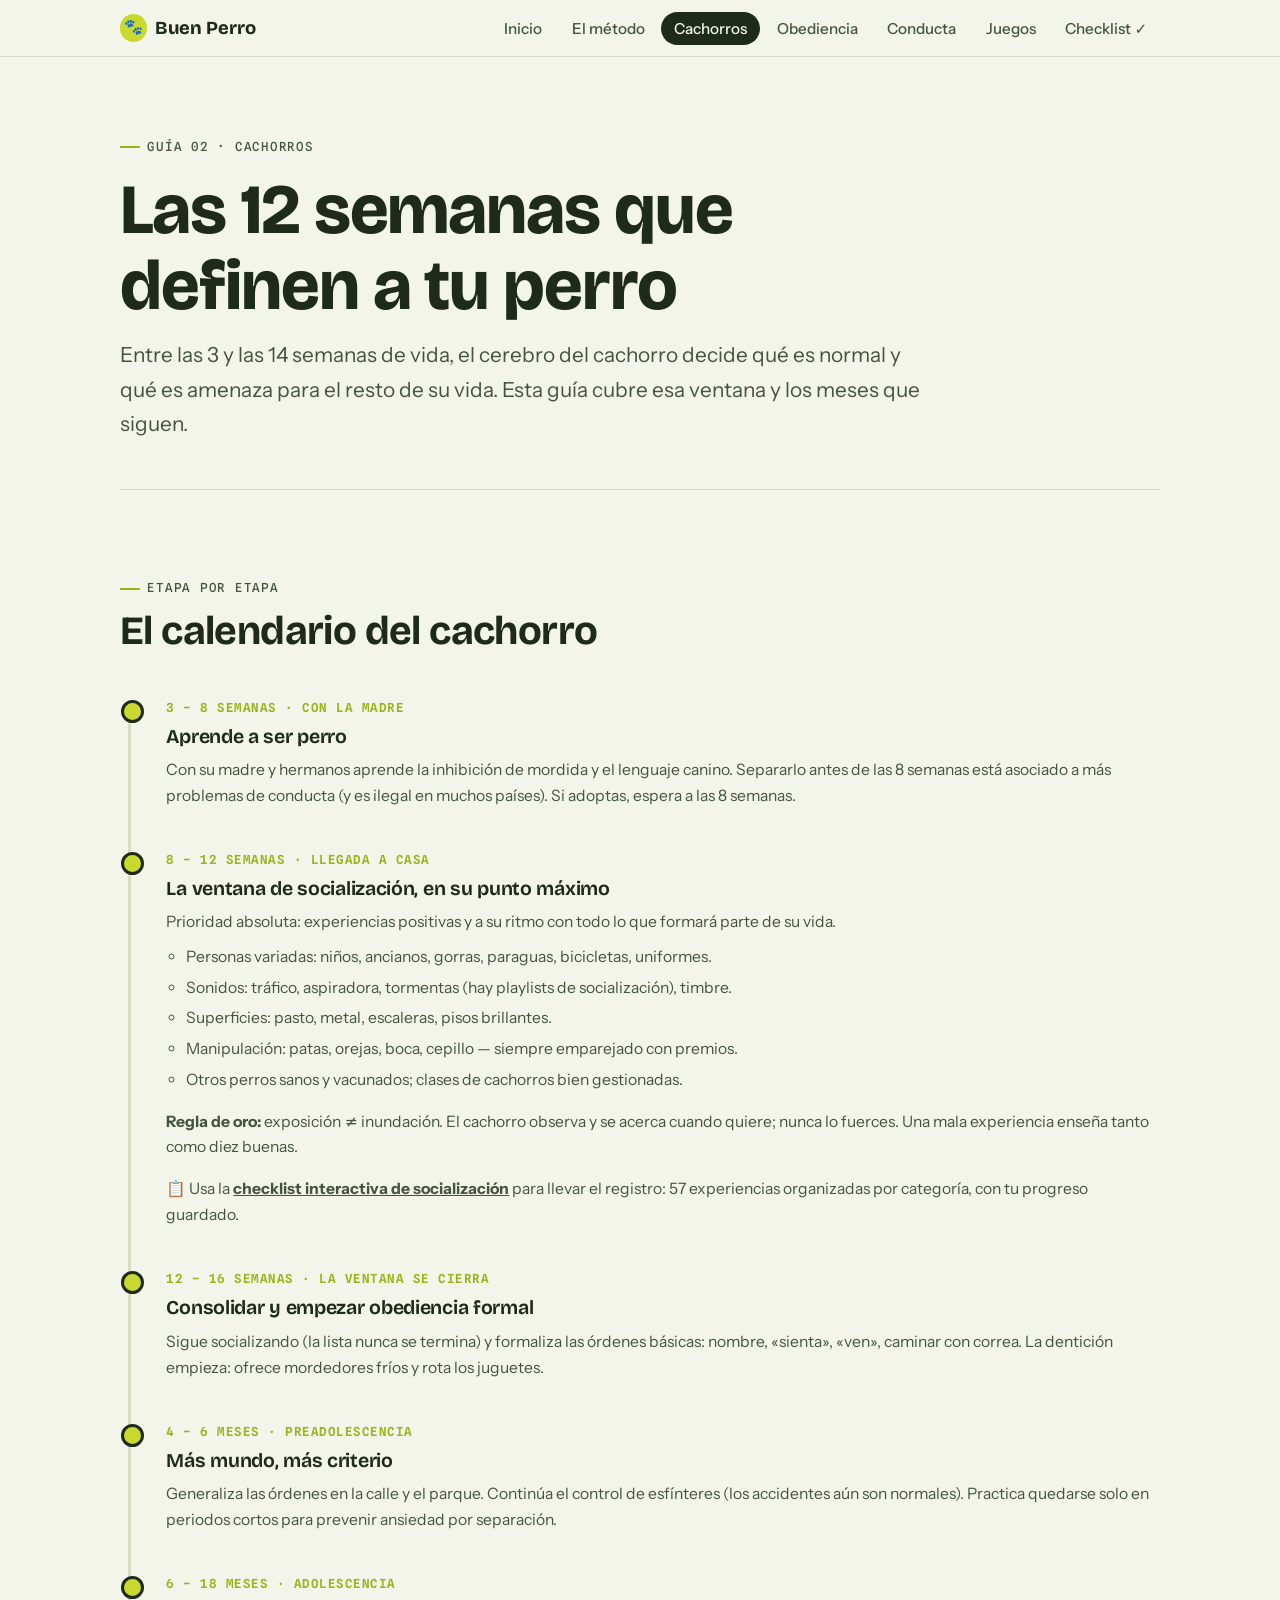
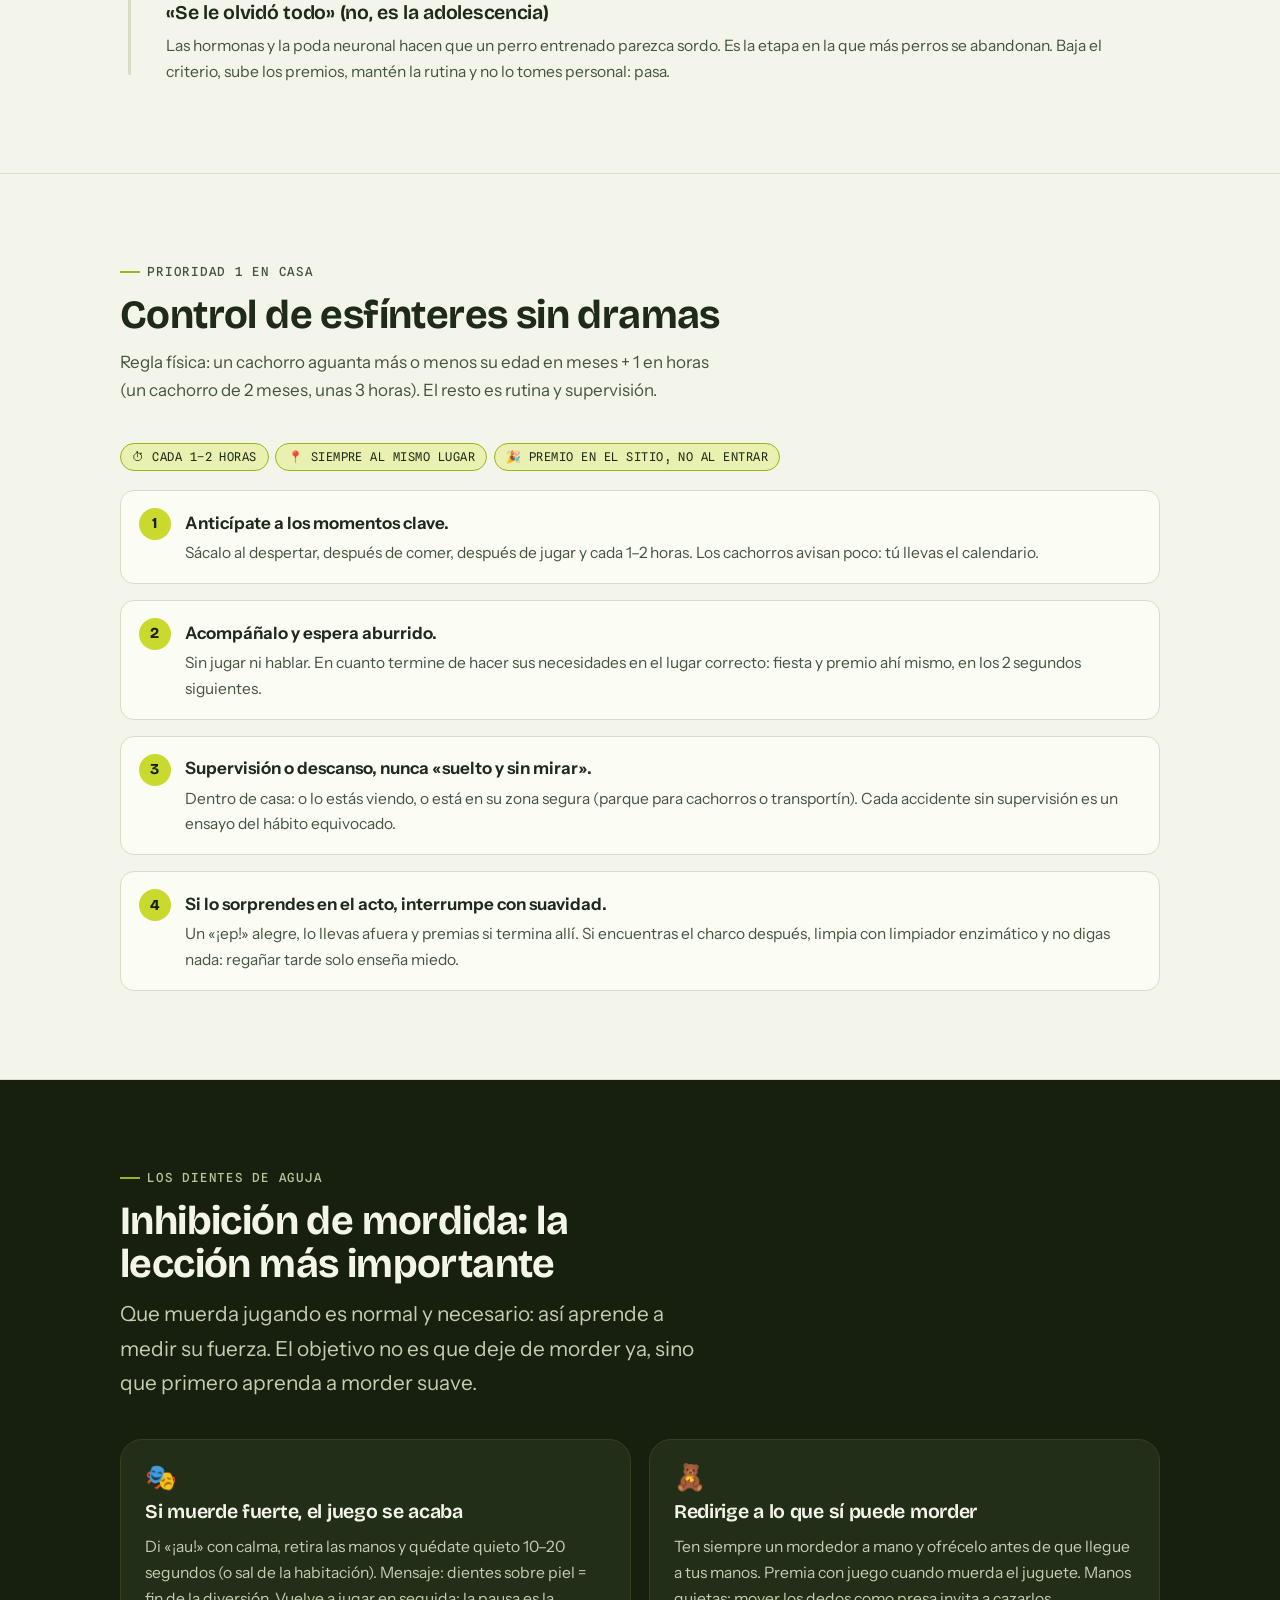
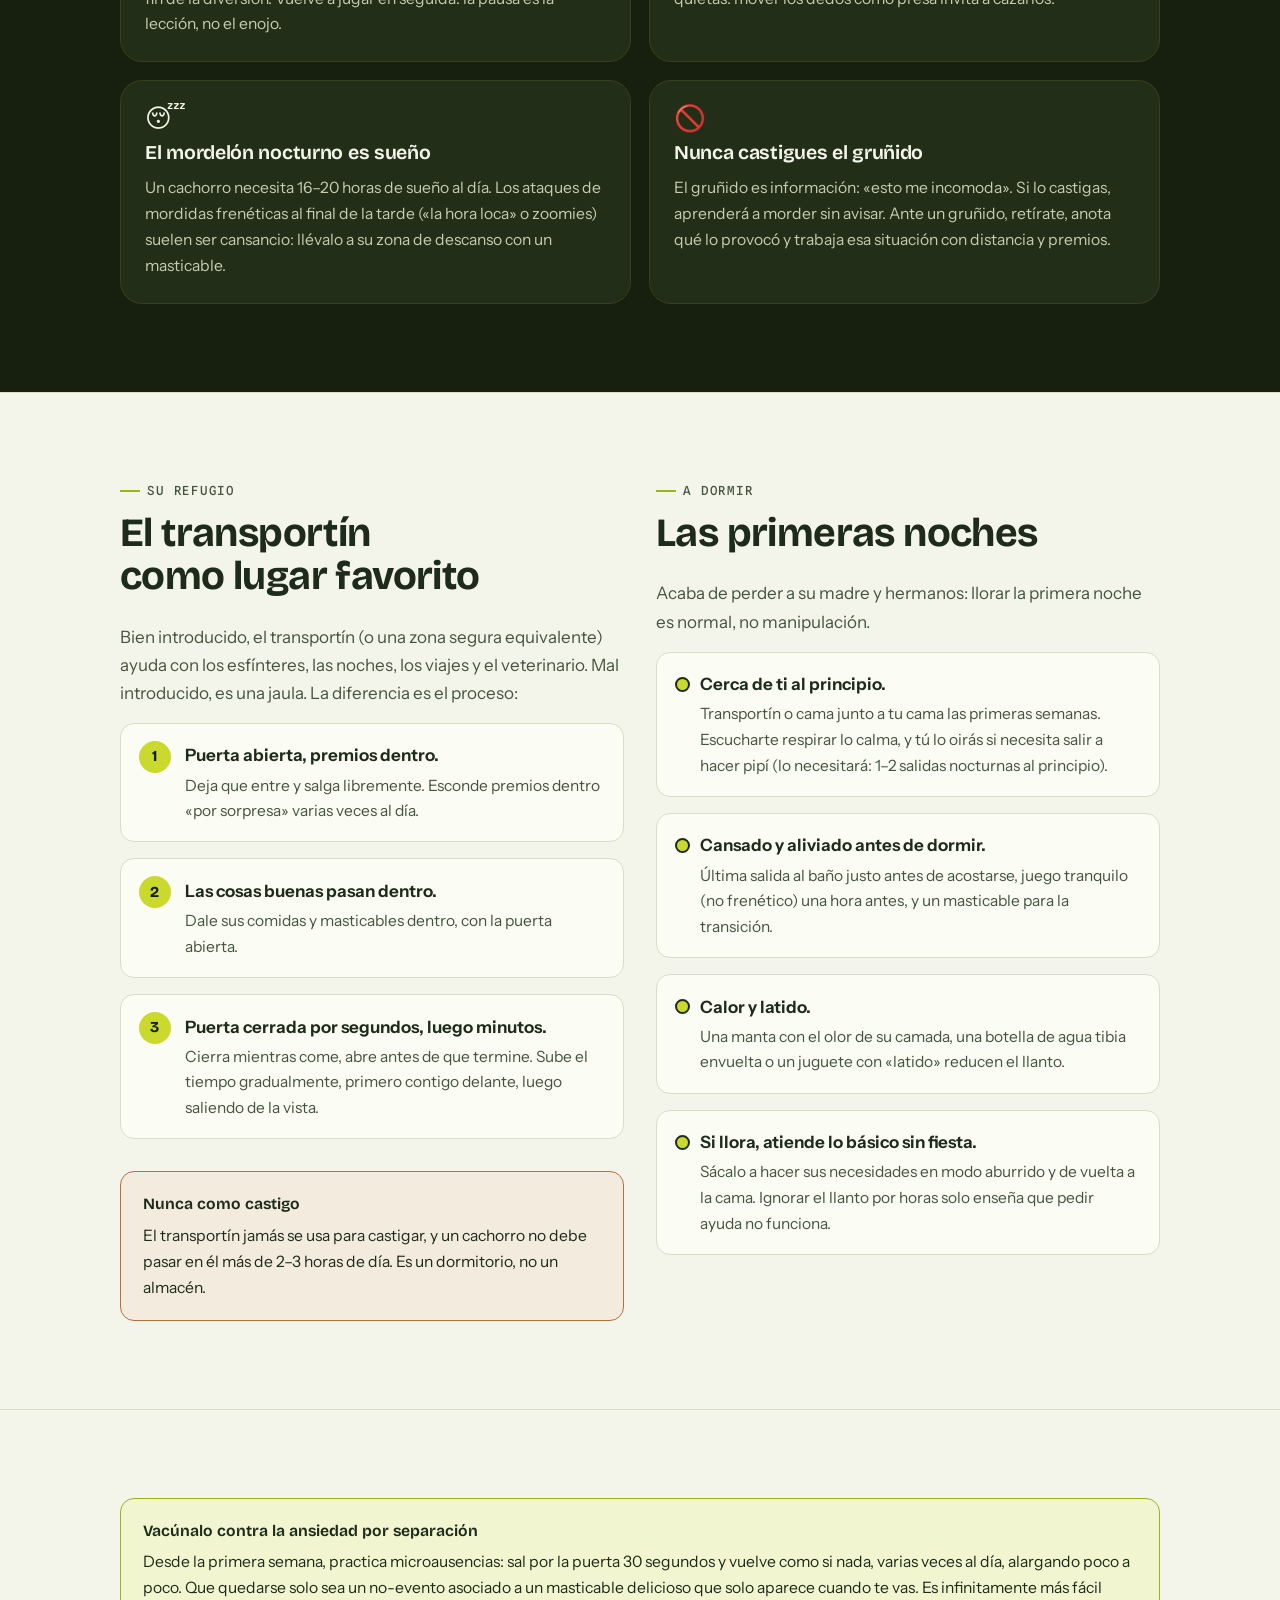
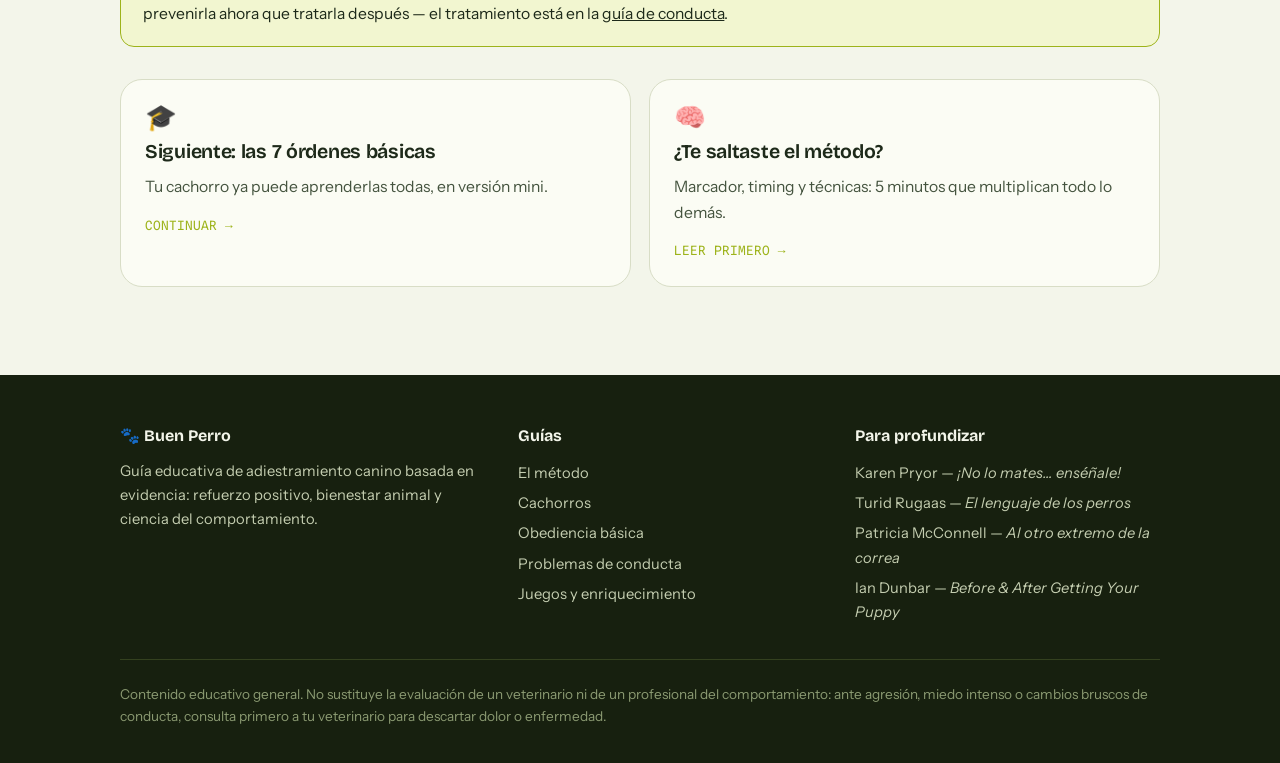
==== cachorros.html @ dd2df285 "Sitio inicial: guía de adiestramiento canino en positivo Sitio estático en español latinoamericano, " ====
<!DOCTYPE html>
<html lang="es">
<head>
  <meta charset="UTF-8" />
  <meta name="viewport" content="width=device-width, initial-scale=1.0" />
  <title>Guía de cachorros — Buen Perro</title>
  <meta name="description" content="Guía completa del cachorro: ventana de socialización, control de esfínteres, inhibición de mordida, transportín y primeras noches, semana a semana." />
  <link rel="preconnect" href="https://fonts.googleapis.com" />
  <link rel="preconnect" href="https://fonts.gstatic.com" crossorigin />
  <link href="https://fonts.googleapis.com/css2?family=Bricolage+Grotesque:opsz,wght@12..96,400..800&family=Instrument+Sans:wght@400;500;600&family=Spline+Sans+Mono:wght@400;500;600&display=swap" rel="stylesheet" />
  <link rel="stylesheet" href="styles.css" />
  <link rel="icon" href="data:image/svg+xml,<svg xmlns='http://www.w3.org/2000/svg' viewBox='0 0 100 100'><text y='.9em' font-size='90'>🐕</text></svg>" />
</head>
<body>

<header class="nav">
  <div class="nav-inner">
    <a class="brand" href="index.html"><span class="paw">🐾</span> Buen Perro</a>
    <button class="nav-toggle" aria-expanded="false" aria-controls="nav-links">MENÚ</button>
    <ul class="nav-links" id="nav-links">
      <li><a href="index.html">Inicio</a></li>
      <li><a href="metodo.html">El método</a></li>
      <li><a href="cachorros.html" aria-current="page">Cachorros</a></li>
      <li><a href="obediencia.html">Obediencia</a></li>
      <li><a href="conducta.html">Conducta</a></li>
      <li><a href="juegos.html">Juegos</a></li>
      <li><a href="checklist.html">Checklist ✓</a></li>
    </ul>
  </div>
</header>

<main>

  <div class="wrap">
    <div class="page-head">
      <span class="eyebrow">Guía 02 · Cachorros</span>
      <h1>Las 12 semanas que definen a tu perro</h1>
      <p class="lead">Entre las 3 y las 14 semanas de vida, el cerebro del cachorro decide qué es normal y qué es amenaza para el resto de su vida. Esta guía cubre esa ventana y los meses que siguen.</p>
    </div>
  </div>

  <!-- ============ LÍNEA DE TIEMPO ============ -->
  <section class="section">
    <div class="wrap">
      <div class="section-head reveal">
        <span class="eyebrow">Etapa por etapa</span>
        <h2>El calendario del cachorro</h2>
      </div>
      <ol class="timeline">
        <li class="reveal">
          <span class="age">3 – 8 semanas · con la madre</span>
          <h3>Aprende a ser perro</h3>
          <p>Con su madre y hermanos aprende la inhibición de mordida y el lenguaje canino. Separarlo antes de las 8 semanas está asociado a más problemas de conducta (y es ilegal en muchos países). Si adoptas, espera a las 8 semanas.</p>
        </li>
        <li class="reveal">
          <span class="age">8 – 12 semanas · llegada a casa</span>
          <h3>La ventana de socialización, en su punto máximo</h3>
          <p>Prioridad absoluta: experiencias positivas y a su ritmo con todo lo que formará parte de su vida.</p>
          <ul>
            <li>Personas variadas: niños, ancianos, gorras, paraguas, bicicletas, uniformes.</li>
            <li>Sonidos: tráfico, aspiradora, tormentas (hay playlists de socialización), timbre.</li>
            <li>Superficies: pasto, metal, escaleras, pisos brillantes.</li>
            <li>Manipulación: patas, orejas, boca, cepillo — siempre emparejado con premios.</li>
            <li>Otros perros sanos y vacunados; clases de cachorros bien gestionadas.</li>
          </ul>
          <p class="mt-1"><strong>Regla de oro:</strong> exposición ≠ inundación. El cachorro observa y se acerca cuando quiere; nunca lo fuerces. Una mala experiencia enseña tanto como diez buenas.</p>
          <p class="mt-1">📋 Usa la <a href="checklist.html"><strong>checklist interactiva de socialización</strong></a> para llevar el registro: 57 experiencias organizadas por categoría, con tu progreso guardado.</p>
        </li>
        <li class="reveal">
          <span class="age">12 – 16 semanas · la ventana se cierra</span>
          <h3>Consolidar y empezar obediencia formal</h3>
          <p>Sigue socializando (la lista nunca se termina) y formaliza las órdenes básicas: nombre, «sienta», «ven», caminar con correa. La dentición empieza: ofrece mordedores fríos y rota los juguetes.</p>
        </li>
        <li class="reveal">
          <span class="age">4 – 6 meses · preadolescencia</span>
          <h3>Más mundo, más criterio</h3>
          <p>Generaliza las órdenes en la calle y el parque. Continúa el control de esfínteres (los accidentes aún son normales). Practica quedarse solo en periodos cortos para prevenir ansiedad por separación.</p>
        </li>
        <li class="reveal">
          <span class="age">6 – 18 meses · adolescencia</span>
          <h3>«Se le olvidó todo» (no, es la adolescencia)</h3>
          <p>Las hormonas y la poda neuronal hacen que un perro entrenado parezca sordo. Es la etapa en la que más perros se abandonan. Baja el criterio, sube los premios, mantén la rutina y no lo tomes personal: pasa.</p>
        </li>
      </ol>
    </div>
  </section>

  <!-- ============ ESFÍNTERES ============ -->
  <section class="section">
    <div class="wrap">
      <div class="section-head reveal">
        <span class="eyebrow">Prioridad 1 en casa</span>
        <h2>Control de esfínteres sin dramas</h2>
        <p class="muted">Regla física: un cachorro aguanta más o menos su edad en meses + 1 en horas (un cachorro de 2 meses, unas 3 horas). El resto es rutina y supervisión.</p>
      </div>
      <div class="chips reveal" style="margin-bottom:1.2rem">
        <span class="chip">⏱ CADA 1–2 HORAS</span>
        <span class="chip">📍 SIEMPRE AL MISMO LUGAR</span>
        <span class="chip">🎉 PREMIO EN EL SITIO, NO AL ENTRAR</span>
      </div>
      <ol class="steps">
        <li><strong>Anticípate a los momentos clave.</strong><p>Sácalo al despertar, después de comer, después de jugar y cada 1–2 horas. Los cachorros avisan poco: tú llevas el calendario.</p></li>
        <li><strong>Acompáñalo y espera aburrido.</strong><p>Sin jugar ni hablar. En cuanto termine de hacer sus necesidades en el lugar correcto: fiesta y premio ahí mismo, en los 2 segundos siguientes.</p></li>
        <li><strong>Supervisión o descanso, nunca «suelto y sin mirar».</strong><p>Dentro de casa: o lo estás viendo, o está en su zona segura (parque para cachorros o transportín). Cada accidente sin supervisión es un ensayo del hábito equivocado.</p></li>
        <li><strong>Si lo sorprendes en el acto, interrumpe con suavidad.</strong><p>Un «¡ep!» alegre, lo llevas afuera y premias si termina allí. Si encuentras el charco después, limpia con limpiador enzimático y no digas nada: regañar tarde solo enseña miedo.</p></li>
      </ol>
    </div>
  </section>

  <!-- ============ MORDIDA ============ -->
  <section class="section section-dark">
    <div class="wrap">
      <div class="section-head reveal">
        <span class="eyebrow">Los dientes de aguja</span>
        <h2>Inhibición de mordida: la lección más importante</h2>
        <p class="lead">Que muerda jugando es normal y necesario: así aprende a medir su fuerza. El objetivo no es que deje de morder ya, sino que primero aprenda a morder suave.</p>
      </div>
      <div class="grid grid-2">
        <div class="card reveal">
          <span class="icon">🎭</span>
          <h3>Si muerde fuerte, el juego se acaba</h3>
          <p>Di «¡au!» con calma, retira las manos y quédate quieto 10–20 segundos (o sal de la habitación). Mensaje: dientes sobre piel = fin de la diversión. Vuelve a jugar en seguida: la pausa es la lección, no el enojo.</p>
        </div>
        <div class="card reveal">
          <span class="icon">🧸</span>
          <h3>Redirige a lo que sí puede morder</h3>
          <p>Ten siempre un mordedor a mano y ofrécelo antes de que llegue a tus manos. Premia con juego cuando muerda el juguete. Manos quietas: mover los dedos como presa invita a cazarlos.</p>
        </div>
        <div class="card reveal">
          <span class="icon">😴</span>
          <h3>El mordelón nocturno es sueño</h3>
          <p>Un cachorro necesita 16–20 horas de sueño al día. Los ataques de mordidas frenéticas al final de la tarde («la hora loca» o zoomies) suelen ser cansancio: llévalo a su zona de descanso con un masticable.</p>
        </div>
        <div class="card reveal">
          <span class="icon">🚫</span>
          <h3>Nunca castigues el gruñido</h3>
          <p>El gruñido es información: «esto me incomoda». Si lo castigas, aprenderá a morder sin avisar. Ante un gruñido, retírate, anota qué lo provocó y trabaja esa situación con distancia y premios.</p>
        </div>
      </div>
    </div>
  </section>

  <!-- ============ TRANSPORTÍN Y NOCHES ============ -->
  <section class="section">
    <div class="wrap two-col">
      <div>
        <div class="section-head reveal" style="margin-bottom:1.5rem">
          <span class="eyebrow">Su refugio</span>
          <h2>El transportín como lugar favorito</h2>
        </div>
        <div class="reveal">
          <p class="muted">Bien introducido, el transportín (o una zona segura equivalente) ayuda con los esfínteres, las noches, los viajes y el veterinario. Mal introducido, es una jaula. La diferencia es el proceso:</p>
          <ol class="steps mt-1">
            <li><strong>Puerta abierta, premios dentro.</strong><p>Deja que entre y salga libremente. Esconde premios dentro «por sorpresa» varias veces al día.</p></li>
            <li><strong>Las cosas buenas pasan dentro.</strong><p>Dale sus comidas y masticables dentro, con la puerta abierta.</p></li>
            <li><strong>Puerta cerrada por segundos, luego minutos.</strong><p>Cierra mientras come, abre antes de que termine. Sube el tiempo gradualmente, primero contigo delante, luego saliendo de la vista.</p></li>
          </ol>
          <div class="callout callout-warn mt-2">
            <strong>Nunca como castigo</strong>
            <p>El transportín jamás se usa para castigar, y un cachorro no debe pasar en él más de 2–3 horas de día. Es un dormitorio, no un almacén.</p>
          </div>
        </div>
      </div>
      <div>
        <div class="section-head reveal" style="margin-bottom:1.5rem">
          <span class="eyebrow">A dormir</span>
          <h2>Las primeras noches</h2>
        </div>
        <div class="reveal">
          <p class="muted">Acaba de perder a su madre y hermanos: llorar la primera noche es normal, no manipulación.</p>
          <ul class="steps mt-1" style="list-style:none">
            <li><strong>Cerca de ti al principio.</strong><p>Transportín o cama junto a tu cama las primeras semanas. Escucharte respirar lo calma, y tú lo oirás si necesita salir a hacer pipí (lo necesitará: 1–2 salidas nocturnas al principio).</p></li>
            <li><strong>Cansado y aliviado antes de dormir.</strong><p>Última salida al baño justo antes de acostarse, juego tranquilo (no frenético) una hora antes, y un masticable para la transición.</p></li>
            <li><strong>Calor y latido.</strong><p>Una manta con el olor de su camada, una botella de agua tibia envuelta o un juguete con «latido» reducen el llanto.</p></li>
            <li><strong>Si llora, atiende lo básico sin fiesta.</strong><p>Sácalo a hacer sus necesidades en modo aburrido y de vuelta a la cama. Ignorar el llanto por horas solo enseña que pedir ayuda no funciona.</p></li>
          </ul>
        </div>
      </div>
    </div>
  </section>

  <!-- ============ PREVENCIÓN SEPARACIÓN ============ -->
  <section class="section">
    <div class="wrap">
      <div class="callout callout-tip reveal">
        <strong>Vacúnalo contra la ansiedad por separación</strong>
        <p>Desde la primera semana, practica microausencias: sal por la puerta 30 segundos y vuelve como si nada, varias veces al día, alargando poco a poco. Que quedarse solo sea un no-evento asociado a un masticable delicioso que solo aparece cuando te vas. Es infinitamente más fácil prevenirla ahora que tratarla después — el tratamiento está en la <a href="conducta.html">guía de conducta</a>.</p>
      </div>
      <div class="grid grid-2 mt-2">
        <a class="card reveal" href="obediencia.html">
          <span class="icon">🎓</span>
          <h3>Siguiente: las 7 órdenes básicas</h3>
          <p>Tu cachorro ya puede aprenderlas todas, en versión mini.</p>
          <span class="go">CONTINUAR →</span>
        </a>
        <a class="card reveal" href="metodo.html">
          <span class="icon">🧠</span>
          <h3>¿Te saltaste el método?</h3>
          <p>Marcador, timing y técnicas: 5 minutos que multiplican todo lo demás.</p>
          <span class="go">LEER PRIMERO →</span>
        </a>
      </div>
    </div>
  </section>

</main>

<footer class="footer">
  <div class="wrap">
    <div class="footer-grid">
      <div>
        <h4>🐾 Buen Perro</h4>
        <p>Guía educativa de adiestramiento canino basada en evidencia: refuerzo positivo, bienestar animal y ciencia del comportamiento.</p>
      </div>
      <div>
        <h4>Guías</h4>
        <ul>
          <li><a href="metodo.html">El método</a></li>
          <li><a href="cachorros.html">Cachorros</a></li>
          <li><a href="obediencia.html">Obediencia básica</a></li>
          <li><a href="conducta.html">Problemas de conducta</a></li>
          <li><a href="juegos.html">Juegos y enriquecimiento</a></li>
        </ul>
      </div>
      <div>
        <h4>Para profundizar</h4>
        <ul>
          <li>Karen Pryor — <em>¡No lo mates… enséñale!</em></li>
          <li>Turid Rugaas — <em>El lenguaje de los perros</em></li>
          <li>Patricia McConnell — <em>Al otro extremo de la correa</em></li>
          <li>Ian Dunbar — <em>Before &amp; After Getting Your Puppy</em></li>
        </ul>
      </div>
    </div>
    <p class="legal">Contenido educativo general. No sustituye la evaluación de un veterinario ni de un profesional del comportamiento: ante agresión, miedo intenso o cambios bruscos de conducta, consulta primero a tu veterinario para descartar dolor o enfermedad.</p>
  </div>
</footer>

<script src="app.js"></script>
</body>
</html>
---- styles.css ----
/* ============================================================
   BUEN PERRO — Guía de adiestramiento canino en positivo
   Paleta: tinta pino, papel verdoso, chartreuse pelota de tenis
   ============================================================ */

:root {
  --ink: #1e2a1a;          /* pino profundo */
  --ink-soft: #45543f;     /* verde medio para texto secundario */
  --paper: #f3f5ea;        /* papel con tinte verde */
  --paper-raised: #fbfcf4; /* tarjetas */
  --ball: #c9d92e;         /* chartreuse pelota de tenis */
  --ball-deep: #9db31a;    /* chartreuse oscurecido (bordes, hover) */
  --cinnamon: #b4713d;     /* canela: pelaje, alertas suaves */
  --line: #d8ddc6;         /* líneas divisorias */
  --dark: #17200f;         /* secciones oscuras */
  --dark-soft: #232e18;

  --font-display: "Bricolage Grotesque", system-ui, sans-serif;
  --font-body: "Instrument Sans", system-ui, sans-serif;
  --font-mono: "Spline Sans Mono", ui-monospace, monospace;

  --radius: 14px;
  --radius-lg: 22px;
  --maxw: 1080px;
}

* { box-sizing: border-box; margin: 0; padding: 0; }

html { scroll-behavior: smooth; }
@media (prefers-reduced-motion: reduce) {
  html { scroll-behavior: auto; }
}

body {
  font-family: var(--font-body);
  font-size: 1.0625rem;
  line-height: 1.65;
  color: var(--ink);
  background: var(--paper);
  -webkit-font-smoothing: antialiased;
}

img { max-width: 100%; display: block; }

a { color: inherit; }

:focus-visible {
  outline: 3px solid var(--ball-deep);
  outline-offset: 3px;
  border-radius: 4px;
}

.wrap {
  max-width: var(--maxw);
  margin: 0 auto;
  padding: 0 1.25rem;
}

/* ---------- Tipografía ---------- */

h1, h2, h3 {
  font-family: var(--font-display);
  line-height: 1.08;
  letter-spacing: -0.015em;
  text-wrap: balance;
}

h1 { font-size: clamp(2.4rem, 6.5vw, 4.4rem); font-weight: 750; }
h2 { font-size: clamp(1.7rem, 3.6vw, 2.5rem); font-weight: 700; }
h3 { font-size: 1.22rem; font-weight: 650; line-height: 1.3; }

p + p { margin-top: 0.85em; }

.eyebrow {
  font-family: var(--font-mono);
  font-size: 0.78rem;
  font-weight: 500;
  letter-spacing: 0.14em;
  text-transform: uppercase;
  color: var(--ink-soft);
  display: inline-flex;
  align-items: center;
  gap: 0.6em;
}
.eyebrow::before {
  content: "";
  width: 1.6em;
  height: 2px;
  background: var(--ball-deep);
  display: inline-block;
}

.lead {
  font-size: clamp(1.1rem, 2vw, 1.3rem);
  color: var(--ink-soft);
  max-width: 42ch;
}

.muted { color: var(--ink-soft); }

/* ---------- Navegación ---------- */

.nav {
  position: sticky;
  top: 0;
  z-index: 50;
  background: color-mix(in srgb, var(--paper) 88%, transparent);
  backdrop-filter: blur(10px);
  border-bottom: 1px solid var(--line);
}

.nav-inner {
  display: flex;
  align-items: center;
  justify-content: space-between;
  gap: 1rem;
  padding: 0.8rem 1.25rem;
  max-width: var(--maxw);
  margin: 0 auto;
}

.brand {
  font-family: var(--font-display);
  font-weight: 750;
  font-size: 1.15rem;
  text-decoration: none;
  display: inline-flex;
  align-items: center;
  gap: 0.5rem;
  white-space: nowrap;
}
.brand .paw {
  width: 1.7rem;
  height: 1.7rem;
  border-radius: 50%;
  background: var(--ball);
  display: grid;
  place-items: center;
  font-size: 0.95rem;
}

.nav-links {
  display: flex;
  gap: 0.25rem;
  list-style: none;
}
.nav-links a {
  text-decoration: none;
  font-size: 0.95rem;
  font-weight: 500;
  padding: 0.45rem 0.8rem;
  border-radius: 999px;
  color: var(--ink-soft);
  transition: background 0.15s, color 0.15s;
}
.nav-links a:hover { background: var(--line); color: var(--ink); }
.nav-links a[aria-current="page"] {
  background: var(--ink);
  color: var(--paper);
}

.nav-toggle {
  display: none;
  background: none;
  border: 1.5px solid var(--ink);
  border-radius: 10px;
  padding: 0.35rem 0.65rem;
  font-family: var(--font-mono);
  font-size: 0.8rem;
  cursor: pointer;
  color: var(--ink);
}

@media (max-width: 780px) {
  .nav-toggle { display: inline-block; }
  .nav-links {
    display: none;
    position: absolute;
    top: 100%;
    left: 0;
    right: 0;
    flex-direction: column;
    background: var(--paper-raised);
    border-bottom: 1px solid var(--line);
    padding: 0.75rem 1.25rem 1.1rem;
    gap: 0.15rem;
  }
  .nav-links.open { display: flex; }
  .nav-links a { display: block; }
}

/* ---------- Hero ---------- */

.hero {
  padding: clamp(3.5rem, 9vw, 6.5rem) 0 clamp(2.5rem, 6vw, 4.5rem);
}
.hero-grid {
  display: grid;
  grid-template-columns: 1.25fr 0.75fr;
  gap: clamp(2rem, 5vw, 4rem);
  align-items: center;
}
@media (max-width: 840px) {
  .hero-grid { grid-template-columns: 1fr; }
}

.hero h1 .hl {
  background: linear-gradient(transparent 62%, var(--ball) 62%);
  padding: 0 0.06em;
}

.hero-actions {
  margin-top: 1.8rem;
  display: flex;
  flex-wrap: wrap;
  gap: 0.75rem;
}

/* ---------- Botones ---------- */

.btn {
  display: inline-flex;
  align-items: center;
  gap: 0.5rem;
  font-family: var(--font-display);
  font-weight: 650;
  font-size: 1rem;
  text-decoration: none;
  padding: 0.75rem 1.4rem;
  border-radius: 999px;
  border: 2px solid var(--ink);
  cursor: pointer;
  transition: transform 0.12s, box-shadow 0.12s;
}
.btn:active { transform: translateY(1px); }
.btn-solid {
  background: var(--ink);
  color: var(--paper);
}
.btn-solid:hover { box-shadow: 0 4px 0 0 var(--ball-deep); transform: translateY(-2px); }
.btn-ghost {
  background: transparent;
  color: var(--ink);
}
.btn-ghost:hover { background: var(--paper-raised); }

/* ---------- El clicker (elemento firma) ---------- */

.clicker-stage {
  display: grid;
  justify-items: center;
  gap: 0.9rem;
}

.clicker {
  --w: clamp(150px, 22vw, 200px);
  width: var(--w);
  height: calc(var(--w) * 1.35);
  border: none;
  border-radius: calc(var(--w) * 0.28);
  background: linear-gradient(160deg, #dce93f 0%, var(--ball) 45%, var(--ball-deep) 100%);
  box-shadow:
    0 10px 0 0 #7d8f12,
    0 18px 30px rgba(23, 32, 15, 0.25);
  cursor: pointer;
  position: relative;
  transition: transform 0.08s, box-shadow 0.08s;
  display: grid;
  place-items: center;
}
.clicker:hover { transform: translateY(-2px); }
.clicker:active,
.clicker.pressed {
  transform: translateY(7px);
  box-shadow:
    0 3px 0 0 #7d8f12,
    0 8px 16px rgba(23, 32, 15, 0.25);
}
.clicker .plate {
  width: 62%;
  height: 46%;
  border-radius: 18px;
  background: linear-gradient(160deg, #f4f7dd, #cfd98f);
  border: 2px solid #93a323;
  display: grid;
  place-items: center;
  font-family: var(--font-display);
  font-weight: 750;
  font-size: 1.3rem;
  color: var(--dark);
  letter-spacing: 0.02em;
}
.clicker .ring {
  position: absolute;
  top: -14px;
  width: 34px;
  height: 34px;
  border-radius: 50%;
  border: 6px solid #93a323;
  background: transparent;
}

.clicker-count {
  font-family: var(--font-mono);
  font-size: 0.85rem;
  color: var(--ink-soft);
  text-align: center;
}
.clicker-count strong {
  display: block;
  font-family: var(--font-display);
  font-size: 1.6rem;
  color: var(--ink);
}

.treat {
  position: fixed;
  font-size: 1.4rem;
  pointer-events: none;
  z-index: 90;
  animation: treat-fall 0.9s ease-in forwards;
}
@keyframes treat-fall {
  0%   { transform: translateY(0) rotate(0deg); opacity: 1; }
  100% { transform: translateY(130px) rotate(140deg); opacity: 0; }
}
@media (prefers-reduced-motion: reduce) {
  .treat { animation: none; opacity: 0; }
}

/* ---------- Secciones ---------- */

.section { padding: clamp(3rem, 7vw, 5.5rem) 0; }
.section + .section { border-top: 1px solid var(--line); }

.section-head {
  max-width: 56ch;
  margin-bottom: 2.4rem;
  display: grid;
  gap: 0.7rem;
}

.section-dark {
  background: var(--dark);
  color: var(--paper);
}
.section-dark .eyebrow { color: #b9c69a; }
.section-dark .muted, .section-dark .lead { color: #c4cdb0; }
.section-dark .card {
  background: var(--dark-soft);
  border-color: #34411f;
}
.section-dark .card h3 { color: var(--paper); }
.section-dark .card p { color: #c4cdb0; }
.section-dark .steps li { color: var(--ink); }
.section-dark .clicker-count { color: #b9c69a; }
.section-dark .clicker-count strong { color: var(--paper); }

/* ---------- Tarjetas ---------- */

.grid {
  display: grid;
  gap: 1.1rem;
}
.grid-2 { grid-template-columns: repeat(2, 1fr); }
.grid-3 { grid-template-columns: repeat(3, 1fr); }
@media (max-width: 840px) {
  .grid-3 { grid-template-columns: repeat(2, 1fr); }
}
@media (max-width: 600px) {
  .grid-2, .grid-3 { grid-template-columns: 1fr; }
}

.card {
  background: var(--paper-raised);
  border: 1px solid var(--line);
  border-radius: var(--radius-lg);
  padding: 1.5rem;
  display: grid;
  gap: 0.6rem;
  align-content: start;
}
.card .icon { font-size: 1.6rem; line-height: 1; }
.card p { font-size: 0.98rem; color: var(--ink-soft); }

a.card {
  text-decoration: none;
  transition: transform 0.15s, box-shadow 0.15s, border-color 0.15s;
}
a.card:hover {
  transform: translateY(-3px);
  border-color: var(--ball-deep);
  box-shadow: 0 8px 24px rgba(23, 32, 15, 0.09);
}
a.card .go {
  font-family: var(--font-mono);
  font-size: 0.8rem;
  color: var(--ball-deep);
  margin-top: 0.3rem;
}

/* chip de sesión: duración / frecuencia */
.chip {
  display: inline-flex;
  align-items: center;
  gap: 0.4em;
  font-family: var(--font-mono);
  font-size: 0.75rem;
  letter-spacing: 0.04em;
  background: color-mix(in srgb, var(--ball) 35%, var(--paper-raised));
  border: 1px solid var(--ball-deep);
  border-radius: 999px;
  padding: 0.2rem 0.7rem;
  color: var(--ink);
  width: fit-content;
}
.chips { display: flex; flex-wrap: wrap; gap: 0.4rem; }

/* ---------- Pasos numerados (secuencias reales) ---------- */

.steps {
  list-style: none;
  counter-reset: paso;
  display: grid;
  gap: 1rem;
}
.steps li {
  counter-increment: paso;
  background: var(--paper-raised);
  border: 1px solid var(--line);
  border-radius: var(--radius);
  padding: 1.1rem 1.3rem 1.1rem 4rem;
  position: relative;
}
.steps li::before {
  content: counter(paso);
  position: absolute;
  left: 1.1rem;
  top: 1.05rem;
  width: 2rem;
  height: 2rem;
  border-radius: 50%;
  background: var(--ball);
  color: var(--dark);
  font-family: var(--font-display);
  font-weight: 750;
  display: grid;
  place-items: center;
  font-size: 0.95rem;
}
.steps li strong { font-weight: 650; }
ul.steps { list-style: none; }
ul.steps li { padding-left: 2.7rem; }
ul.steps li::before {
  content: "";
  width: 11px;
  height: 11px;
  border-radius: 50%;
  top: 1.5rem;
  left: 1.15rem;
  background: var(--ball);
  border: 2.5px solid var(--ink);
}
.steps li p { font-size: 0.97rem; color: var(--ink-soft); margin-top: 0.2rem; }

/* ---------- Línea de tiempo (edades del cachorro) ---------- */

.timeline {
  list-style: none;
  display: grid;
  gap: 0;
  position: relative;
  padding-left: 1.9rem;
}
.timeline::before {
  content: "";
  position: absolute;
  left: 8px;
  top: 10px;
  bottom: 10px;
  width: 3px;
  border-radius: 3px;
  background: var(--line);
}
.timeline li {
  position: relative;
  padding: 0 0 2.2rem 1rem;
}
.timeline li:last-child { padding-bottom: 0; }
.timeline li::before {
  content: "";
  position: absolute;
  left: calc(-1.9rem + 1px);
  top: 8px;
  width: 17px;
  height: 17px;
  border-radius: 50%;
  background: var(--ball);
  border: 3px solid var(--ink);
}
.timeline .age {
  font-family: var(--font-mono);
  font-size: 0.78rem;
  letter-spacing: 0.12em;
  text-transform: uppercase;
  color: var(--ball-deep);
  font-weight: 600;
}
.timeline h3 { margin: 0.25rem 0 0.5rem; }
.timeline p, .timeline ul { color: var(--ink-soft); font-size: 0.98rem; }
.timeline ul { padding-left: 1.2rem; margin-top: 0.4rem; }
.timeline ul li { padding: 0.15rem 0; position: static; }
.timeline ul li::before { content: none; }

/* ---------- Tabla comparativa ---------- */

.table-scroll { overflow-x: auto; }
table {
  border-collapse: collapse;
  width: 100%;
  min-width: 560px;
  background: var(--paper-raised);
  border: 1px solid var(--line);
  border-radius: var(--radius);
  overflow: hidden;
  font-size: 0.95rem;
}
th, td {
  text-align: left;
  padding: 0.85rem 1rem;
  border-bottom: 1px solid var(--line);
  vertical-align: top;
}
th {
  font-family: var(--font-mono);
  font-size: 0.75rem;
  letter-spacing: 0.1em;
  text-transform: uppercase;
  background: color-mix(in srgb, var(--ball) 22%, var(--paper-raised));
}
tr:last-child td { border-bottom: none; }
td.si { color: #3d7a2e; font-weight: 600; }
td.no { color: #a33d24; font-weight: 600; }

/* ---------- Avisos ---------- */

.callout {
  border-radius: var(--radius);
  padding: 1.2rem 1.4rem;
  border: 1.5px solid;
  display: grid;
  gap: 0.35rem;
  font-size: 0.98rem;
}
.callout strong { font-family: var(--font-display); font-weight: 650; }
.callout-tip {
  background: color-mix(in srgb, var(--ball) 18%, var(--paper-raised));
  border-color: var(--ball-deep);
}
.callout-warn {
  background: color-mix(in srgb, var(--cinnamon) 12%, var(--paper-raised));
  border-color: var(--cinnamon);
}

/* ---------- FAQ ---------- */

details {
  background: var(--paper-raised);
  border: 1px solid var(--line);
  border-radius: var(--radius);
  padding: 0;
}
details + details { margin-top: 0.7rem; }
summary {
  cursor: pointer;
  font-family: var(--font-display);
  font-weight: 650;
  font-size: 1.02rem;
  padding: 1rem 1.3rem;
  list-style: none;
  display: flex;
  justify-content: space-between;
  align-items: center;
  gap: 1rem;
}
summary::-webkit-details-marker { display: none; }
summary::after {
  content: "+";
  font-family: var(--font-mono);
  font-size: 1.2rem;
  color: var(--ball-deep);
  flex-shrink: 0;
}
details[open] summary::after { content: "–"; }
details .answer {
  padding: 0 1.3rem 1.2rem;
  color: var(--ink-soft);
  font-size: 0.98rem;
}

/* ---------- Mitos (tachado) ---------- */

.myth {
  background: var(--paper-raised);
  border: 1px solid var(--line);
  border-radius: var(--radius-lg);
  padding: 1.5rem;
  display: grid;
  gap: 0.6rem;
}
.myth .false {
  font-family: var(--font-display);
  font-weight: 650;
  font-size: 1.05rem;
  text-decoration: line-through;
  text-decoration-color: var(--cinnamon);
  text-decoration-thickness: 2.5px;
  color: var(--ink-soft);
}
.myth .true { font-size: 0.98rem; }
.myth .tag {
  font-family: var(--font-mono);
  font-size: 0.7rem;
  letter-spacing: 0.12em;
  text-transform: uppercase;
  color: var(--cinnamon);
}

/* ---------- Pie de página ---------- */

.footer {
  background: var(--dark);
  color: #c4cdb0;
  padding: 3rem 0 2.2rem;
  font-size: 0.92rem;
}
.footer-grid {
  display: grid;
  grid-template-columns: 1.2fr 1fr 1fr;
  gap: 2rem;
  margin-bottom: 2rem;
}
@media (max-width: 700px) {
  .footer-grid { grid-template-columns: 1fr; }
}
.footer h4 {
  font-family: var(--font-display);
  color: var(--paper);
  margin-bottom: 0.6rem;
  font-size: 1rem;
}
.footer ul { list-style: none; }
.footer li { padding: 0.18rem 0; }
.footer a { color: #c4cdb0; text-decoration: none; }
.footer a:hover { color: var(--ball); }
.footer .legal {
  border-top: 1px solid #34411f;
  padding-top: 1.4rem;
  font-size: 0.85rem;
  color: #8b9a72;
}

/* ---------- Encabezado de página interior ---------- */

.page-head {
  padding: clamp(3rem, 7vw, 5rem) 0 clamp(2rem, 4vw, 3rem);
  border-bottom: 1px solid var(--line);
  display: grid;
  gap: 0.9rem;
}
.page-head .lead { max-width: 58ch; }

/* ---------- Revelado al hacer scroll ---------- */

.reveal {
  opacity: 0;
  transform: translateY(18px);
  transition: opacity 0.55s ease, transform 0.55s ease;
}
.reveal.visible { opacity: 1; transform: none; }
@media (prefers-reduced-motion: reduce) {
  .reveal { opacity: 1; transform: none; transition: none; }
}

/* ---------- Checklist de socialización ---------- */

.progress-wrap {
  position: sticky;
  top: 61px;
  z-index: 40;
  background: var(--paper);
  border-bottom: 1px solid var(--line);
  padding: 0.9rem 0;
}
.progress-row {
  display: flex;
  align-items: center;
  gap: 1rem;
}
.progress-label {
  font-family: var(--font-mono);
  font-size: 0.8rem;
  letter-spacing: 0.08em;
  white-space: nowrap;
}
.progress-bar {
  flex: 1;
  height: 14px;
  border-radius: 999px;
  background: var(--line);
  border: 1.5px solid var(--ink);
  overflow: hidden;
}
.progress-fill {
  height: 100%;
  width: 0%;
  background: linear-gradient(90deg, var(--ball-deep), var(--ball));
  border-radius: 999px;
  transition: width 0.35s ease;
}
.progress-reset {
  font-family: var(--font-mono);
  font-size: 0.72rem;
  letter-spacing: 0.06em;
  background: none;
  border: 1.5px solid var(--line);
  border-radius: 999px;
  padding: 0.3rem 0.8rem;
  color: var(--ink-soft);
  cursor: pointer;
}
.progress-reset:hover { border-color: var(--cinnamon); color: var(--cinnamon); }

.check-section { margin-top: 2.6rem; }
.check-section-head {
  display: flex;
  align-items: baseline;
  justify-content: space-between;
  gap: 1rem;
  margin-bottom: 1rem;
}
.check-section-head .count {
  font-family: var(--font-mono);
  font-size: 0.8rem;
  color: var(--ink-soft);
  white-space: nowrap;
}

.check-grid {
  display: grid;
  grid-template-columns: repeat(2, 1fr);
  gap: 0.6rem;
}
@media (max-width: 700px) {
  .check-grid { grid-template-columns: 1fr; }
}

.check-item {
  display: flex;
  align-items: center;
  gap: 0.75rem;
  background: var(--paper-raised);
  border: 1px solid var(--line);
  border-radius: var(--radius);
  padding: 0.75rem 1rem;
  cursor: pointer;
  font-size: 0.97rem;
  transition: border-color 0.15s, background 0.15s;
  user-select: none;
}
.check-item:hover { border-color: var(--ball-deep); }
.check-item input {
  appearance: none;
  width: 1.35rem;
  height: 1.35rem;
  flex-shrink: 0;
  border: 2px solid var(--ink);
  border-radius: 7px;
  background: var(--paper-raised);
  cursor: pointer;
  display: grid;
  place-items: center;
  transition: background 0.15s;
}
.check-item input:checked {
  background: var(--ball);
}
.check-item input:checked::after {
  content: "✓";
  font-weight: 800;
  font-size: 0.85rem;
  color: var(--dark);
}
.check-item:has(input:checked) {
  background: color-mix(in srgb, var(--ball) 16%, var(--paper-raised));
  border-color: var(--ball-deep);
}
.check-item:has(input:checked) span {
  text-decoration: line-through;
  text-decoration-color: var(--ball-deep);
  color: var(--ink-soft);
}

/* ---------- Utilidades ---------- */

.mt-1 { margin-top: 1rem; }
.mt-2 { margin-top: 2rem; }
.mt-3 { margin-top: 3rem; }
.two-col {
  display: grid;
  grid-template-columns: 1fr 1fr;
  gap: 2rem;
  align-items: start;
}
@media (max-width: 780px) {
  .two-col { grid-template-columns: 1fr; }
}
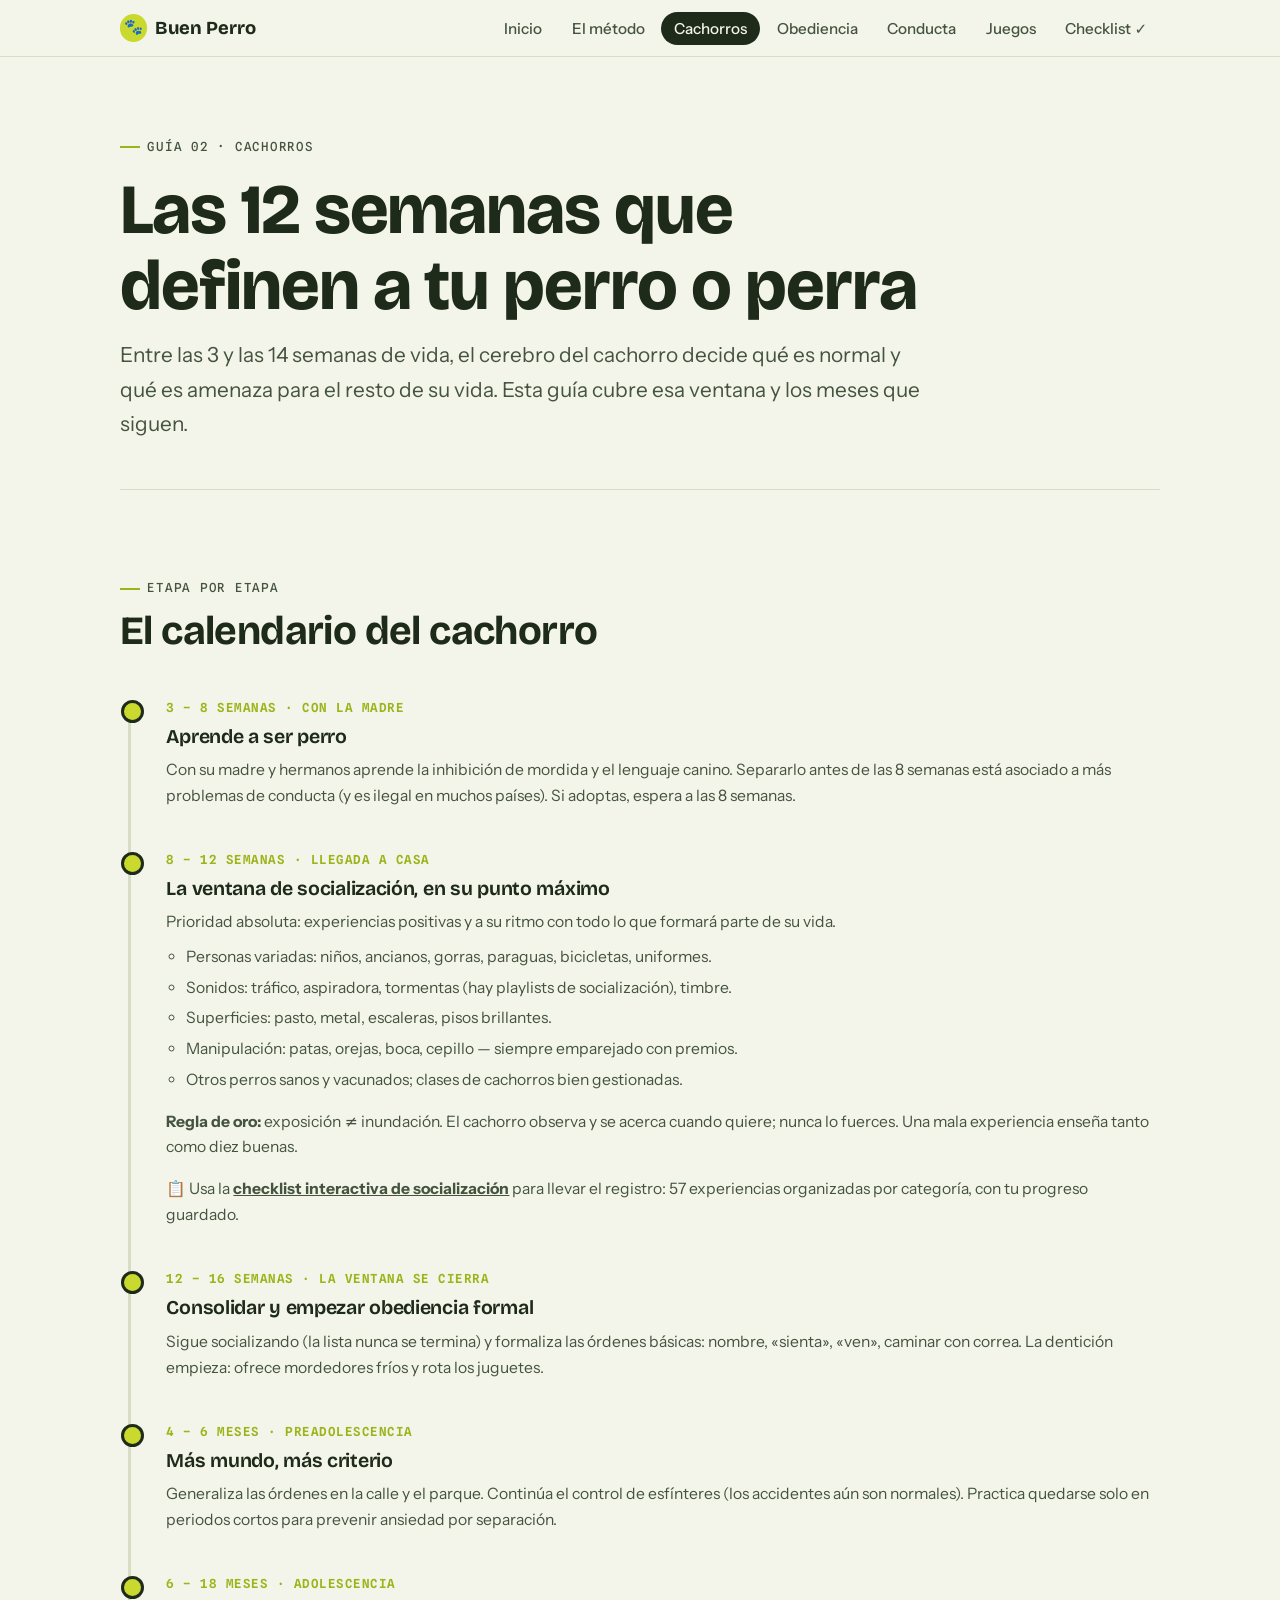
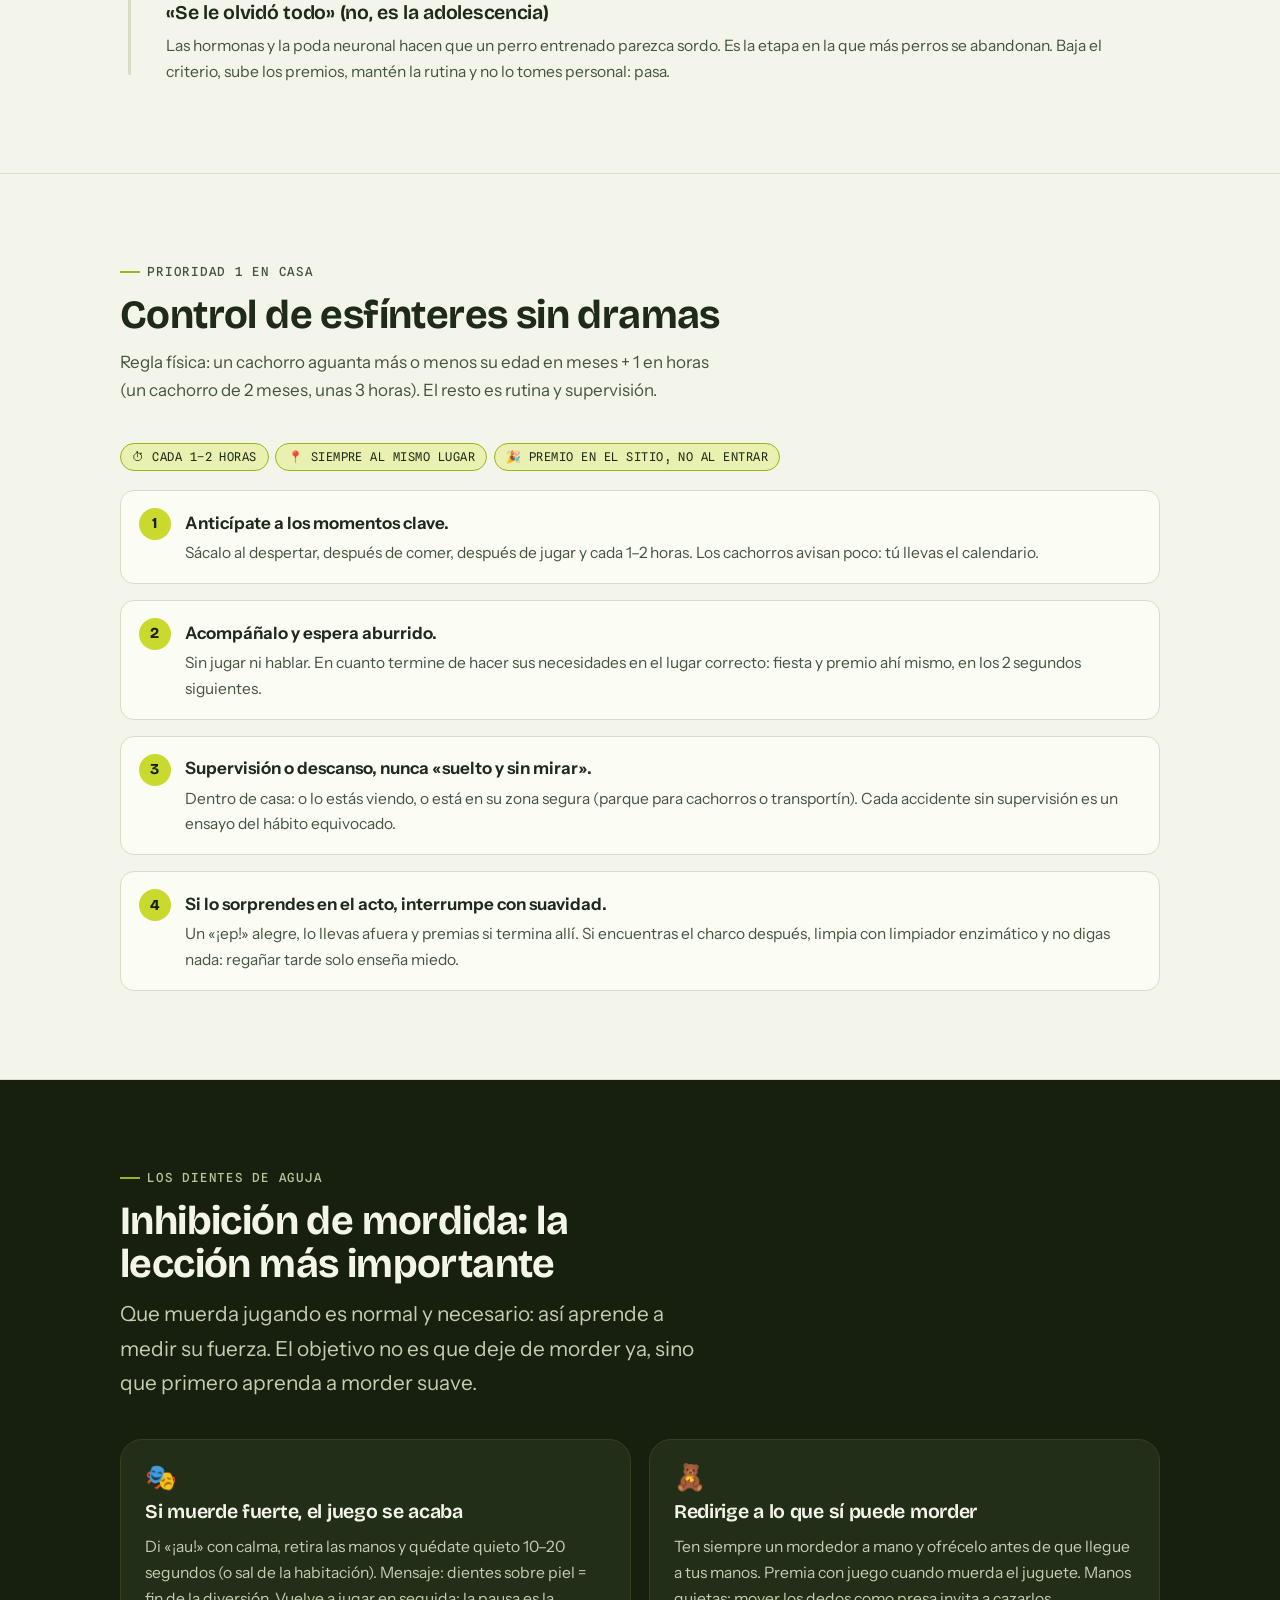
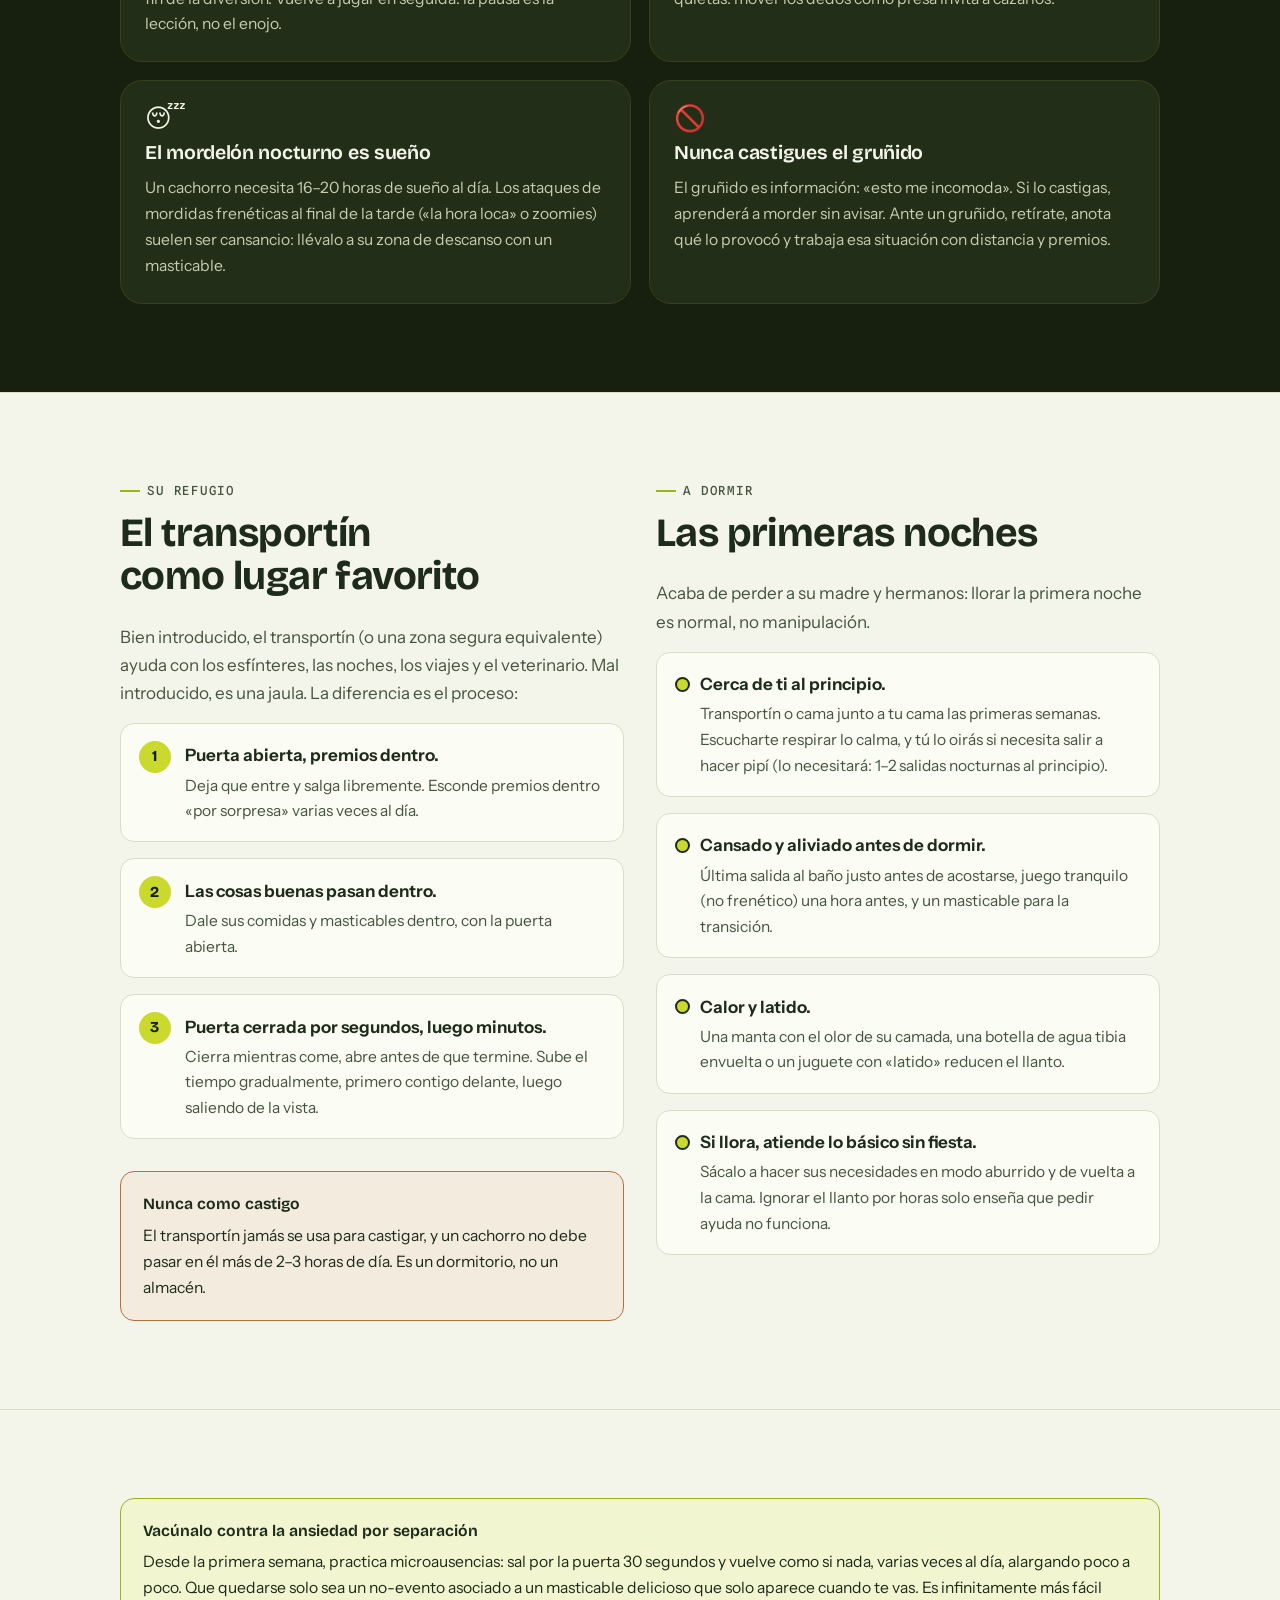
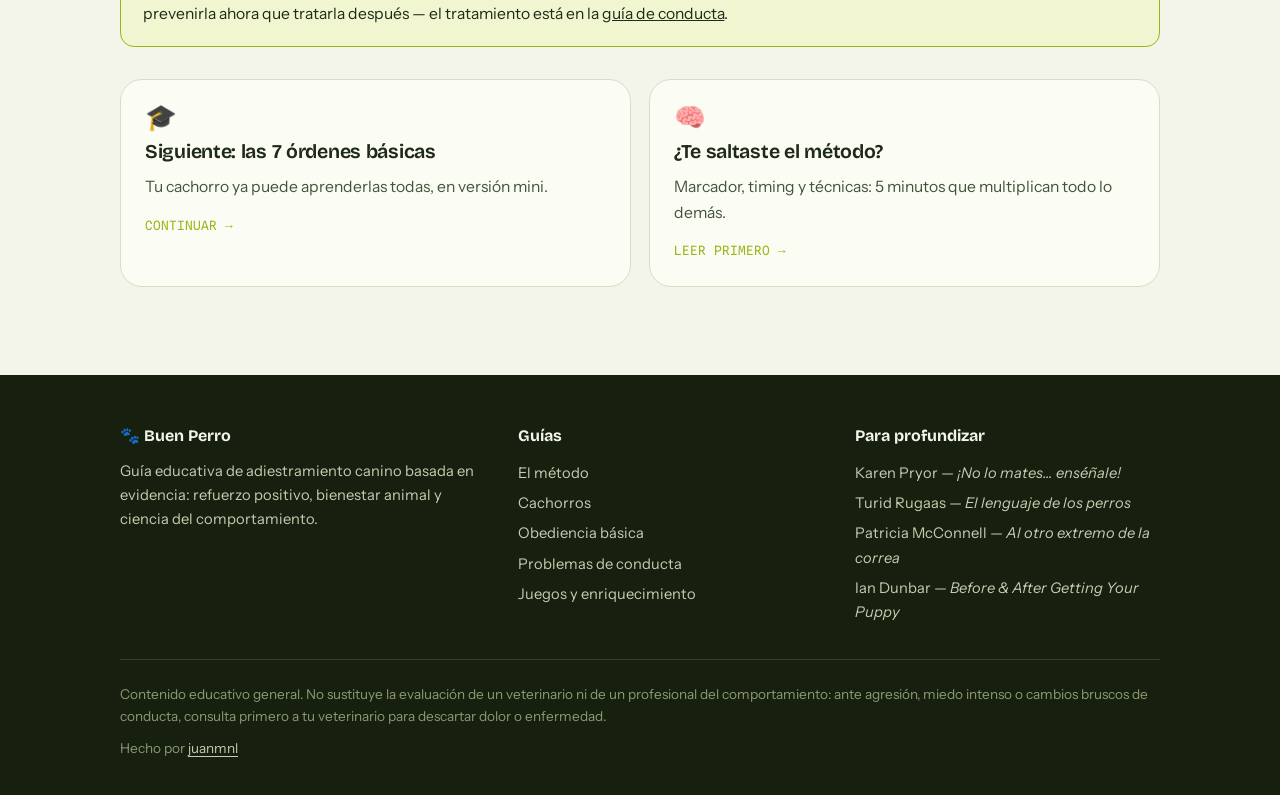
==== commit d0c6853f: "Crédito «Hecho por juanmnl» en el pie + lenguaje inclusivo perro/perra - Footer con crédito y enlace" ====
--- a/cachorros.html
+++ b/cachorros.html
@@ -5,6 +5,12 @@
   <meta name="viewport" content="width=device-width, initial-scale=1.0" />
   <title>Guía de cachorros — Buen Perro</title>
   <meta name="description" content="Guía completa del cachorro: ventana de socialización, control de esfínteres, inhibición de mordida, transportín y primeras noches, semana a semana." />
+  <link rel="canonical" href="https://juanmnl.github.io/buen-perro/cachorros.html" />
+  <meta property="og:title" content="Guía de cachorros — Buen Perro" />
+  <meta property="og:description" content="Guía completa del cachorro: ventana de socialización, control de esfínteres, inhibición de mordida, transportín y primeras noches, semana a semana." />
+  <meta property="og:type" content="website" />
+  <meta property="og:url" content="https://juanmnl.github.io/buen-perro/cachorros.html" />
+  <meta property="og:locale" content="es_LA" />
   <link rel="preconnect" href="https://fonts.googleapis.com" />
   <link rel="preconnect" href="https://fonts.gstatic.com" crossorigin />
   <link href="https://fonts.googleapis.com/css2?family=Bricolage+Grotesque:opsz,wght@12..96,400..800&family=Instrument+Sans:wght@400;500;600&family=Spline+Sans+Mono:wght@400;500;600&display=swap" rel="stylesheet" />
@@ -34,7 +40,7 @@
   <div class="wrap">
     <div class="page-head">
       <span class="eyebrow">Guía 02 · Cachorros</span>
-      <h1>Las 12 semanas que definen a tu perro</h1>
+      <h1>Las 12 semanas que definen a tu perro o perra</h1>
       <p class="lead">Entre las 3 y las 14 semanas de vida, el cerebro del cachorro decide qué es normal y qué es amenaza para el resto de su vida. Esta guía cubre esa ventana y los meses que siguen.</p>
     </div>
   </div>
@@ -233,6 +239,7 @@
       </div>
     </div>
     <p class="legal">Contenido educativo general. No sustituye la evaluación de un veterinario ni de un profesional del comportamiento: ante agresión, miedo intenso o cambios bruscos de conducta, consulta primero a tu veterinario para descartar dolor o enfermedad.</p>
+    <p class="credit">Hecho por <a href="https://www.juanmnl.com" target="_blank" rel="noopener noreferrer">juanmnl</a></p>
   </div>
 </footer>
 
--- a/styles.css
+++ b/styles.css
@@ -659,6 +659,17 @@
   font-size: 0.85rem;
   color: #8b9a72;
 }
+.footer .credit {
+  margin-top: 0.6rem;
+  font-size: 0.85rem;
+  color: #8b9a72;
+}
+.footer .credit a {
+  color: #c4cdb0;
+  text-decoration: underline;
+  text-underline-offset: 3px;
+}
+.footer .credit a:hover { color: var(--ball); }
 
 /* ---------- Encabezado de página interior ---------- */
 
